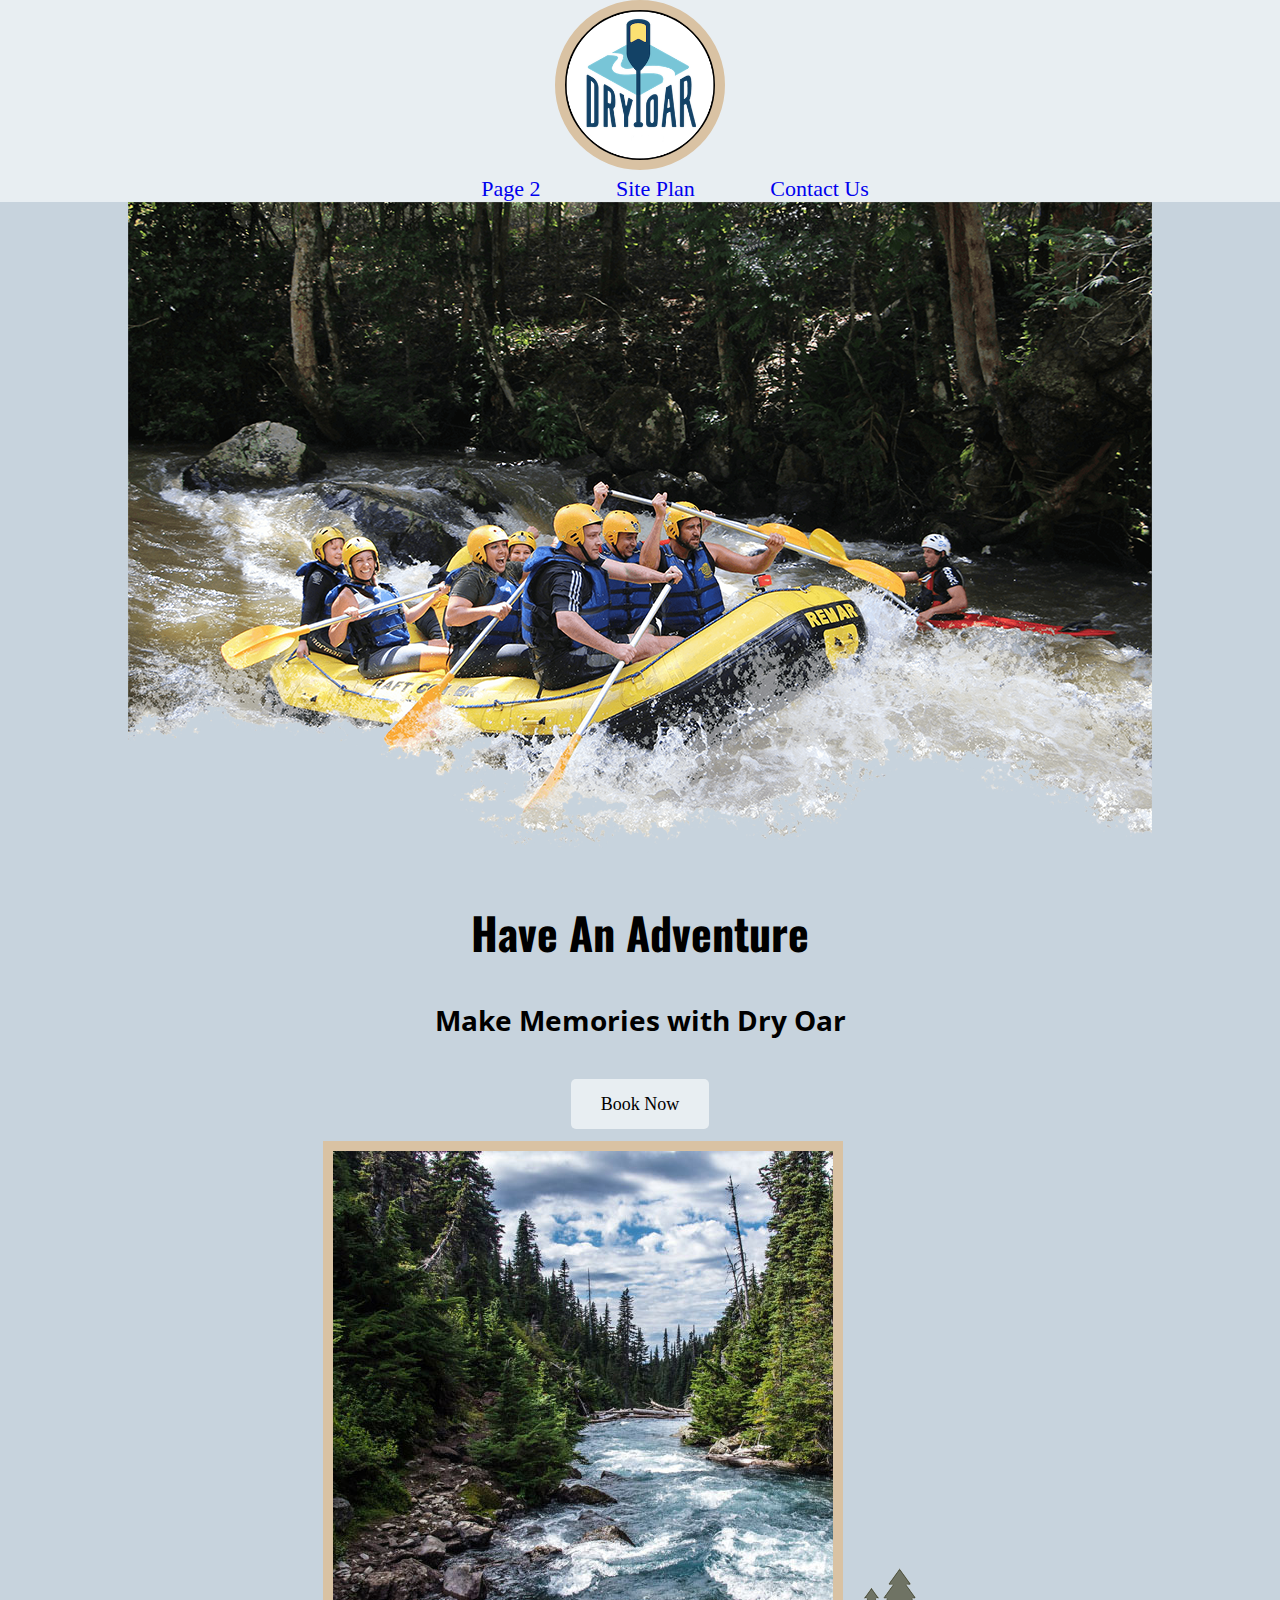
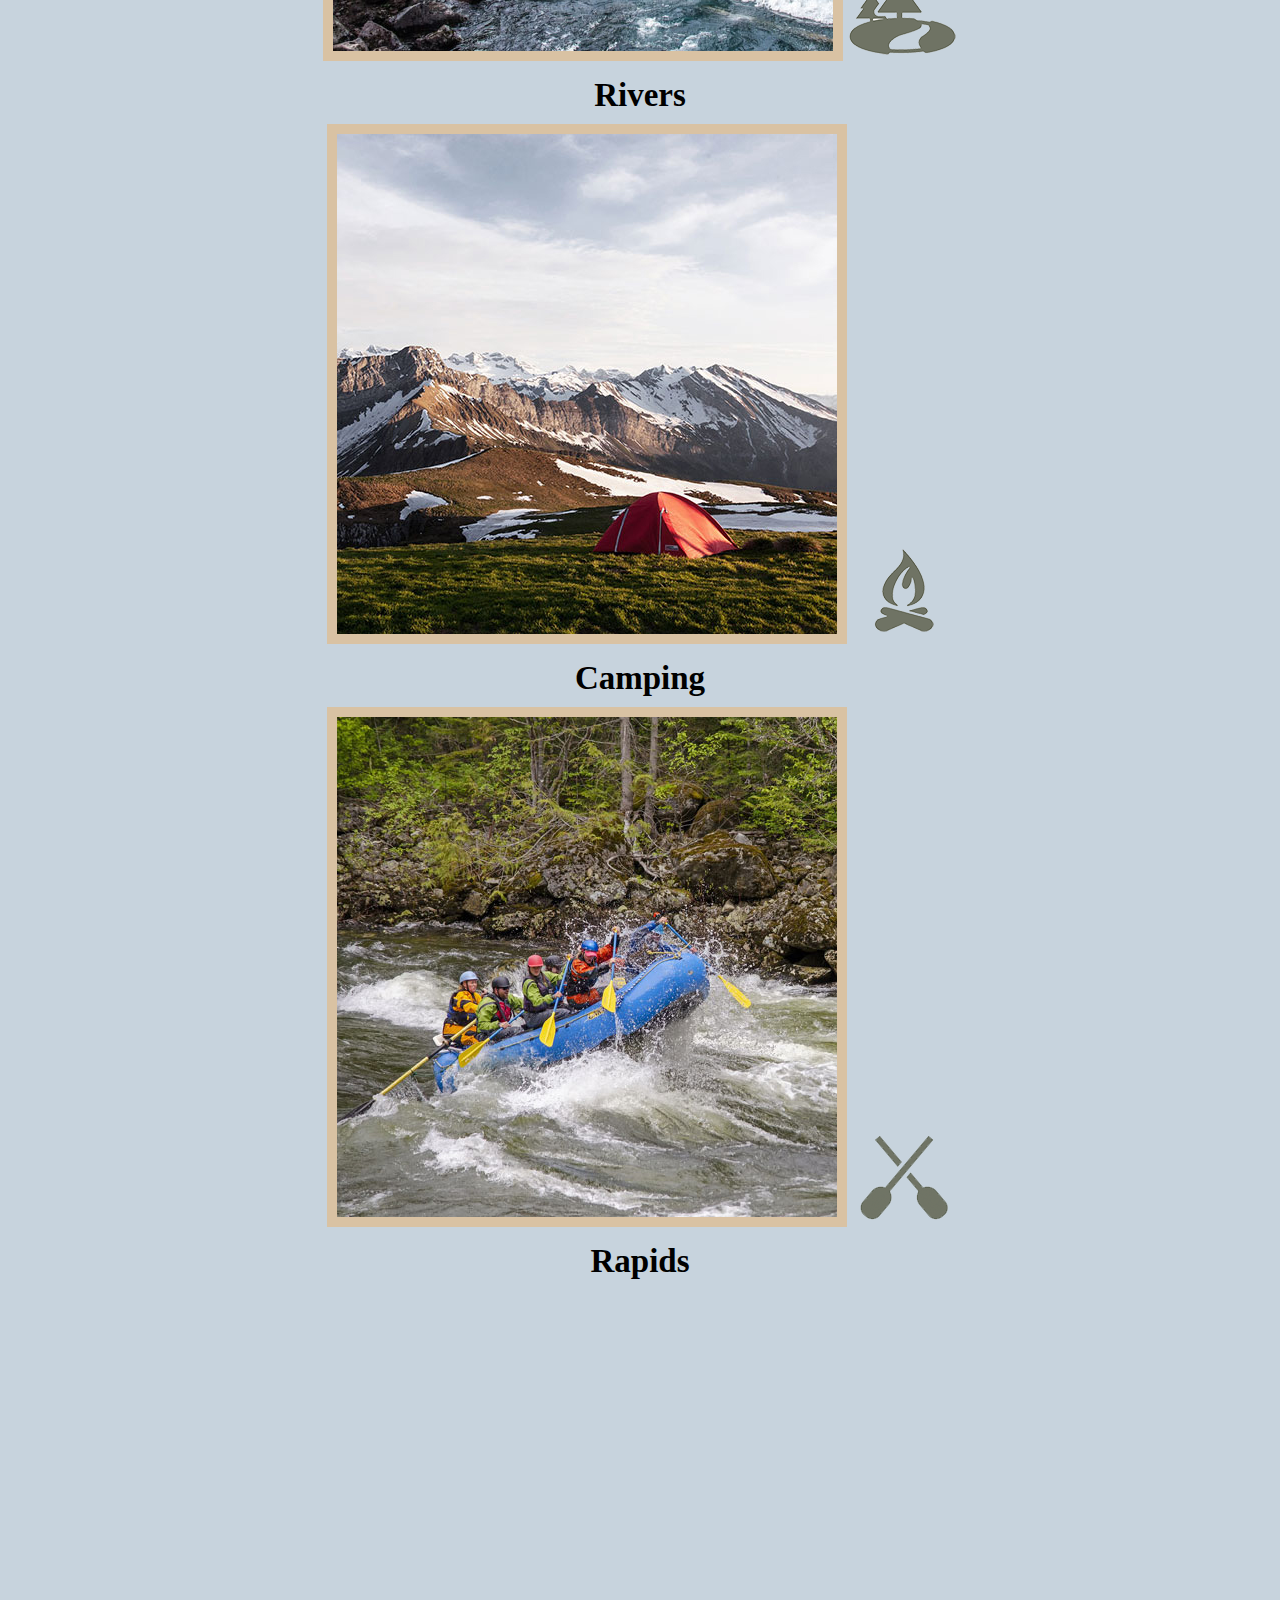
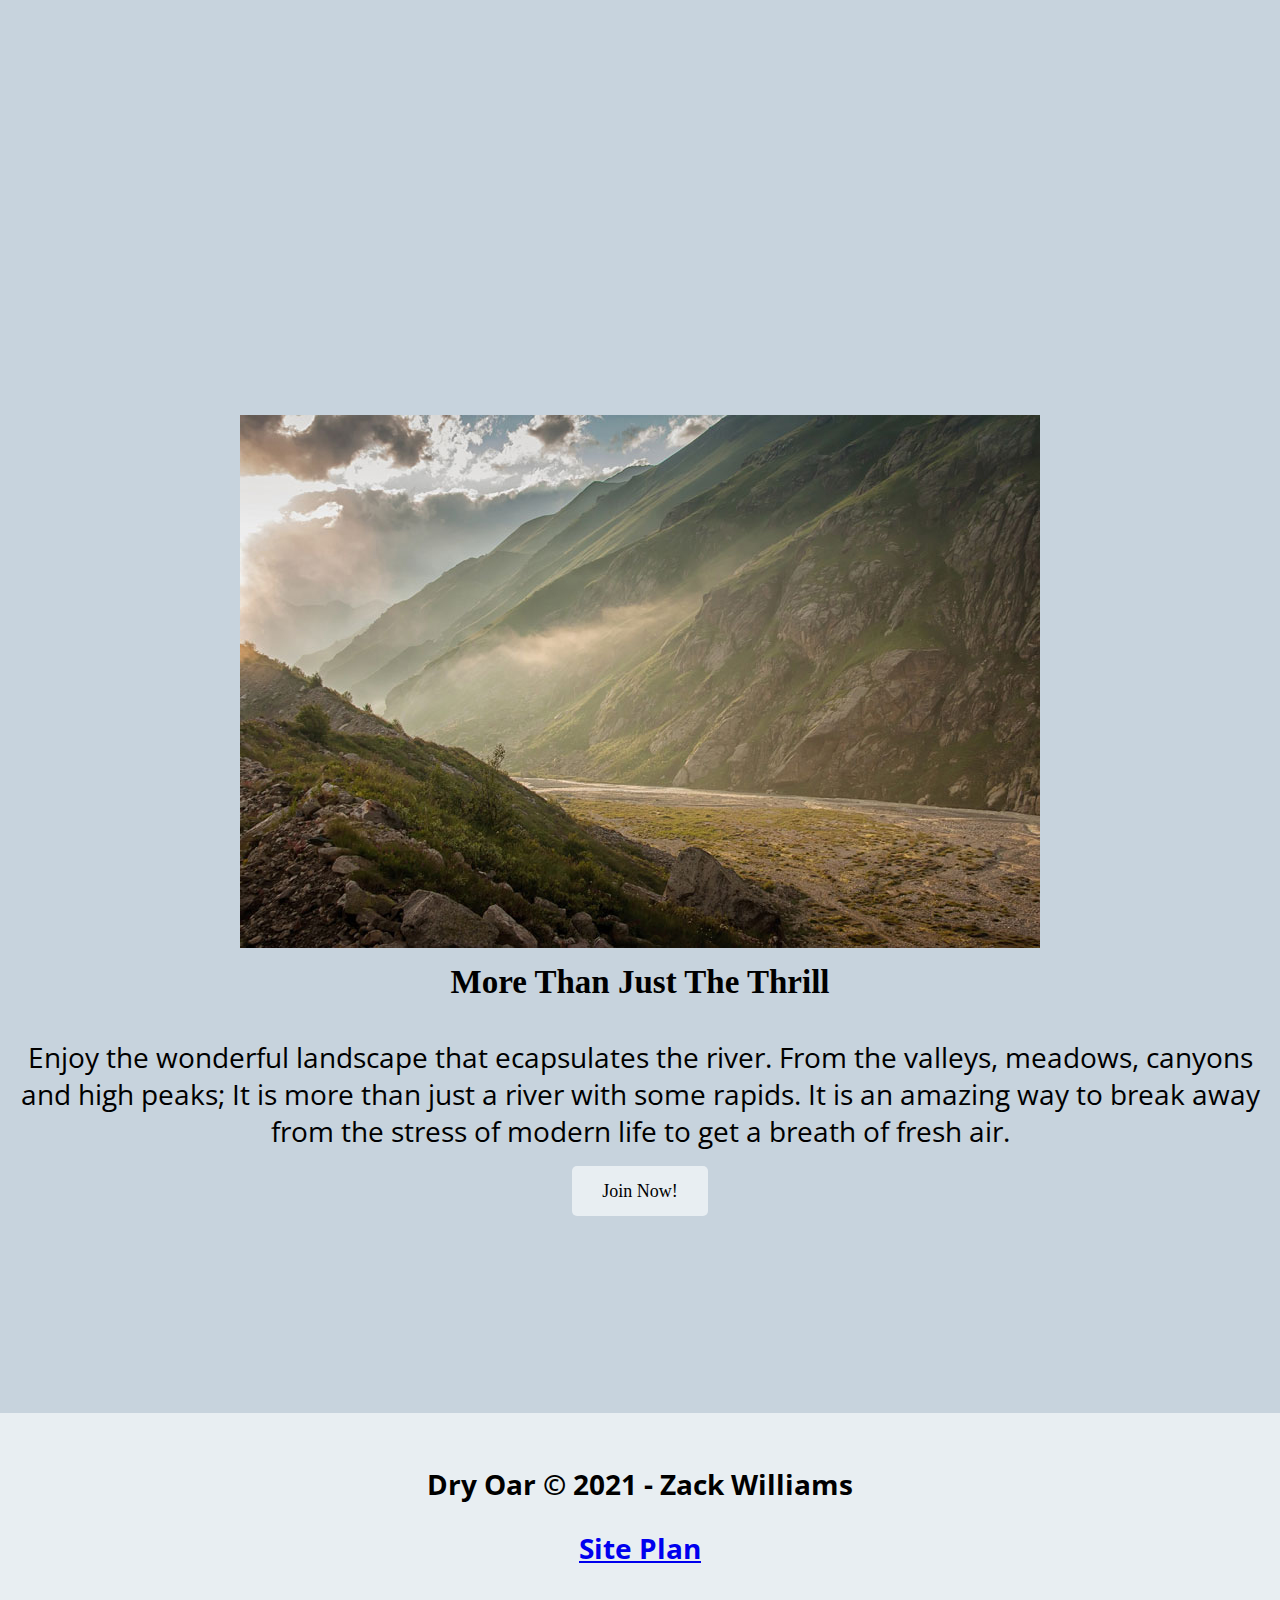
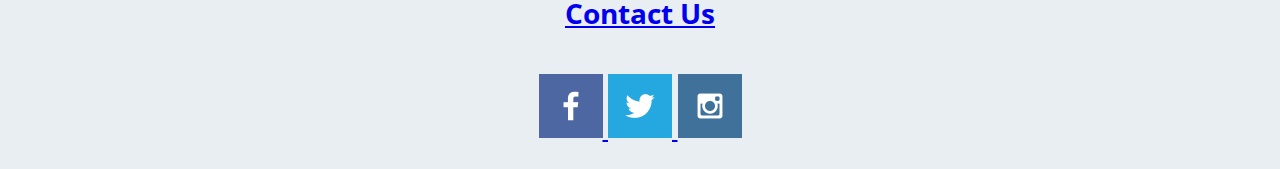
==== wwr/dry-oar/index.html @ 24ed679d "Organization" ====
<!DOCTYPE html>
<html lang="en">
<head>
    <meta charset="UTF-8">
    <meta http-equiv="X-UA-Compatible" content="IE=edge">
    <meta name="viewport" content="width=device-width, initial-scale=1.0">
    <title> Whitewater Rafting Vacations | Dry Oar Boating | Home</title>
    <link rel="stylesheet" href="styles/style-page.css">
    <link rel="preconnect" href="https://fonts.googleapis.com">
    <link rel="preconnect" href="https://fonts.gstatic.com" crossorigin>
    <link href="https://fonts.googleapis.com/css2?family=Oswald:wght@500&display=swap" rel="stylesheet">
    <link rel="preconnect" href="https://fonts.googleapis.com">
    <link rel="preconnect" href="https://fonts.gstatic.com" crossorigin>
    <link href="https://fonts.googleapis.com/css2?family=Open+Sans+Condensed:wght@300&display=swap" rel="stylesheet"> 
</head>
<body>
    <div id="content">
    <header>
        <a id="logo_link" href="index.html">
            <img class="logo" src="images/logo.png" alt="Dry Oar Logo">
        </a>
        <nav>
            <a href="index.html"></a>
            <a href="#">Page 2</a>
            <a href="site-plan-rafting.html">Site Plan</a>
            <a href="contactus.html">Contact Us</a>
        </nav>
    </header>
    <div id="hero">
    <div id="hero=box">
        <img id="hero-img" src="images/hero.png" alt="People enjoying whitewater rafting">
    </div>
    <section id="hero-msg">
        <h1 class= "home-title">Have An Adventure</h1>
        <h4>Make Memories with Dry Oar </h4>
        <div class='button-box'>
            <a class='book' href="rates.html">Book Now</a>
        </div>
    </section>
</div>
<main class="home-grid">
    <section class="rivers-card">
        <img class="card-img" src="images/rivers.jpg" alt="river in forest">
        <img class="icon" src="images/river_icon.png" alt="river icon">
        <h2>Rivers</h2>
    </section>
    <section class="camping-card">
        <img class="card-img" src="images/camping.jpg" alt="tent in mountains">
        <img class="icon" src="images/fire_icon.png" alt="fire icon">
        <h2>Camping</h2>
    </section>
    <section class="rapids-card">
        <img class="card-img" src="images/rapids.jpg" alt="rafting boat">
        <img class="icon" src="images/oars.png" alt ="oars icon">
        <h2>Rapids</h2>
    </section>
    <div id="background"></div>
    <img class="mountains" src="images/mountains.jpg" alt="Misty mountains">
    <section class="msg">
        <h2>More Than Just The Thrill</h2>
        <p> Enjoy the wonderful landscape that ecapsulates the river. From the valleys, meadows, canyons and high peaks; It is more than just a river with some rapids. It is an amazing way to break away from the stress of modern life to get a breath of fresh air.</p>
        <a class ="join" href="rivers.html">Join Now!</a>
    </section>
</main>
<footer>
    <h3>Dry Oar &copy; 2021 - Zack Williams</h3>
    <h3><a href="site-plan-rafting.html">Site Plan</a></h3>
    <h3><a href="contactus.html">Contact Us</a></h3>
    <div class="social">
        <a href="https://facebook.com">
            <img src="images/facebook.png" alt="fb icon">
        </a>
        <a href="https://twitter.com">
            <img src="images/twitter.png" alt="twitter icon">
        </a>
        <a href="https://instagram.com">
            <img src="images/instagram.png" alt="instagram icon">
        </a>
    </div>
</footer>
</div>
</body>
</html>
---- wwr/dry-oar/styles/style-page.css ----
@import url('https://fonts.googleapis.com/css2?family=Oswald:wght@500&display=swap');
 @import url('https://fonts.googleapis.com/css2?family=Open+Sans+Condensed:wght@300&display=swap');
 .logo {
    border: 10px solid #d9c2a3;
    border-radius: 150px;
    height: 150px;
    margin: 0 auto;
    background-color: black;
 }
 .home-title {
    font-family: 'Oswald', sans-serif;
    font-size: 2em;
    margin-top: 10px; 
}   
.home-grid {
    padding: 10px;
}  
.home-grid .card-img{
    border: 10px solid #d9c2a3;
}
#home-grid{
    width: 80px;
}
body {
    background-color: #C7D3dd;
    font-size: 22px;
    margin: 0;
    padding: 0;
}
h2{
    margin: 0;
    padding: 10px;
}
#content {
    max-width: 1600px;
    margin: 0 auto;
    text-align: center;
}
nav a {
    text-align: center;
    text-decoration: none;
    padding: 35px;
}
.icon {
    padding-top: 10px;
}
#hero-msg h1, h4 {
    text-align: center;
}
h4, h3, p {
    font-family: 'Open Sans Condensed', sans-serif;
    font-size: 1.25em;
}
.button-box {
    text-align: center;
    padding: 15px;
}
main section {
    text-align: center;
}
main section img {
    box-sizing: border-box;

}
#background {
    background-color: d#77B6EA;
    height: 725px;
}
header {
        background-color: #E8eef2;
    }
nav a:hover {
        background-color: black;
    }
.book, .join {
    background-color: #E8eef2;
    color: black;
    text-decoration: none;
    font-size: 18px;
    padding: 15px 30px;
    margin-top: 50px;
    border-radius: 5px;

}
.book:hover {
    background-color: black;
}

.join:hover {
    background-color: black;
}
.msg {
    background-color: c#E8eef2;
}
footer {
    background-color: #E8eef2;
    text-decoration: none;
    padding: 25px 50px;
    margin-top: 200px;
}
footer .social img {
    padding-top: 15px;
}
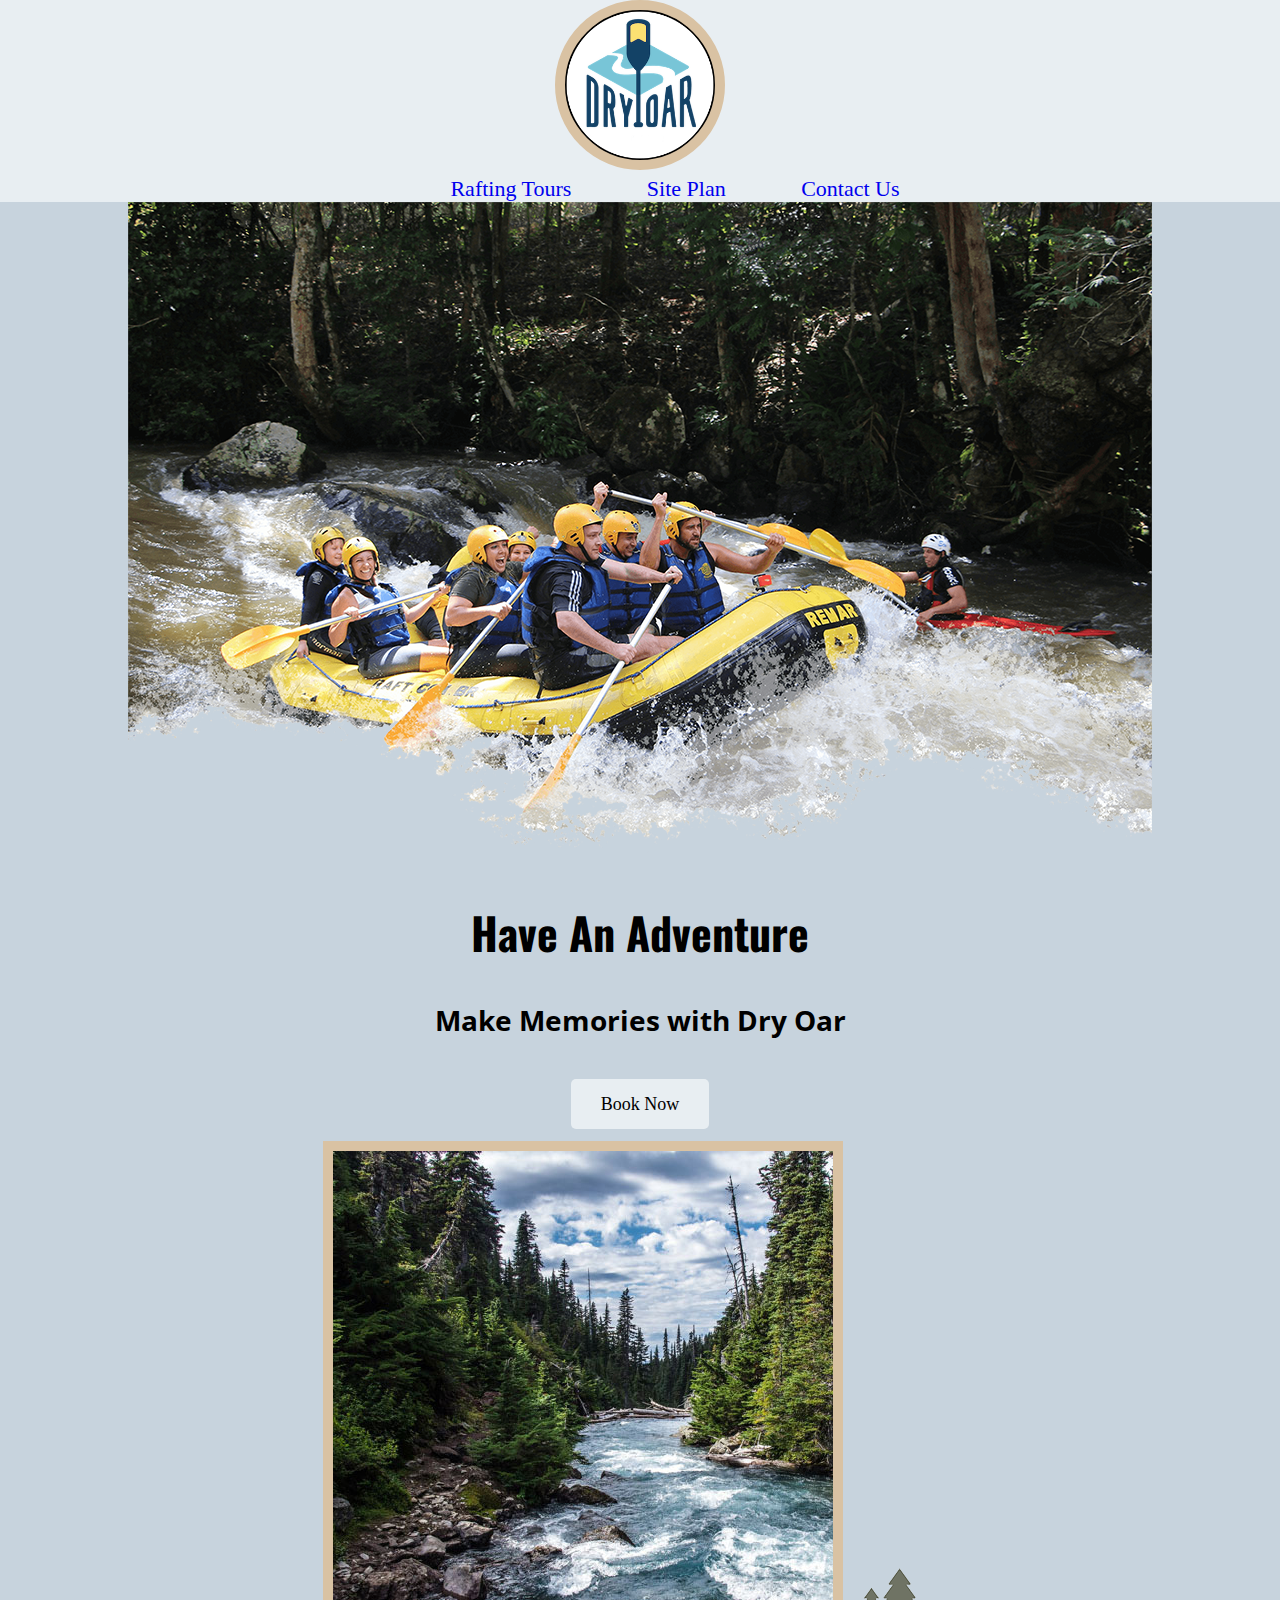
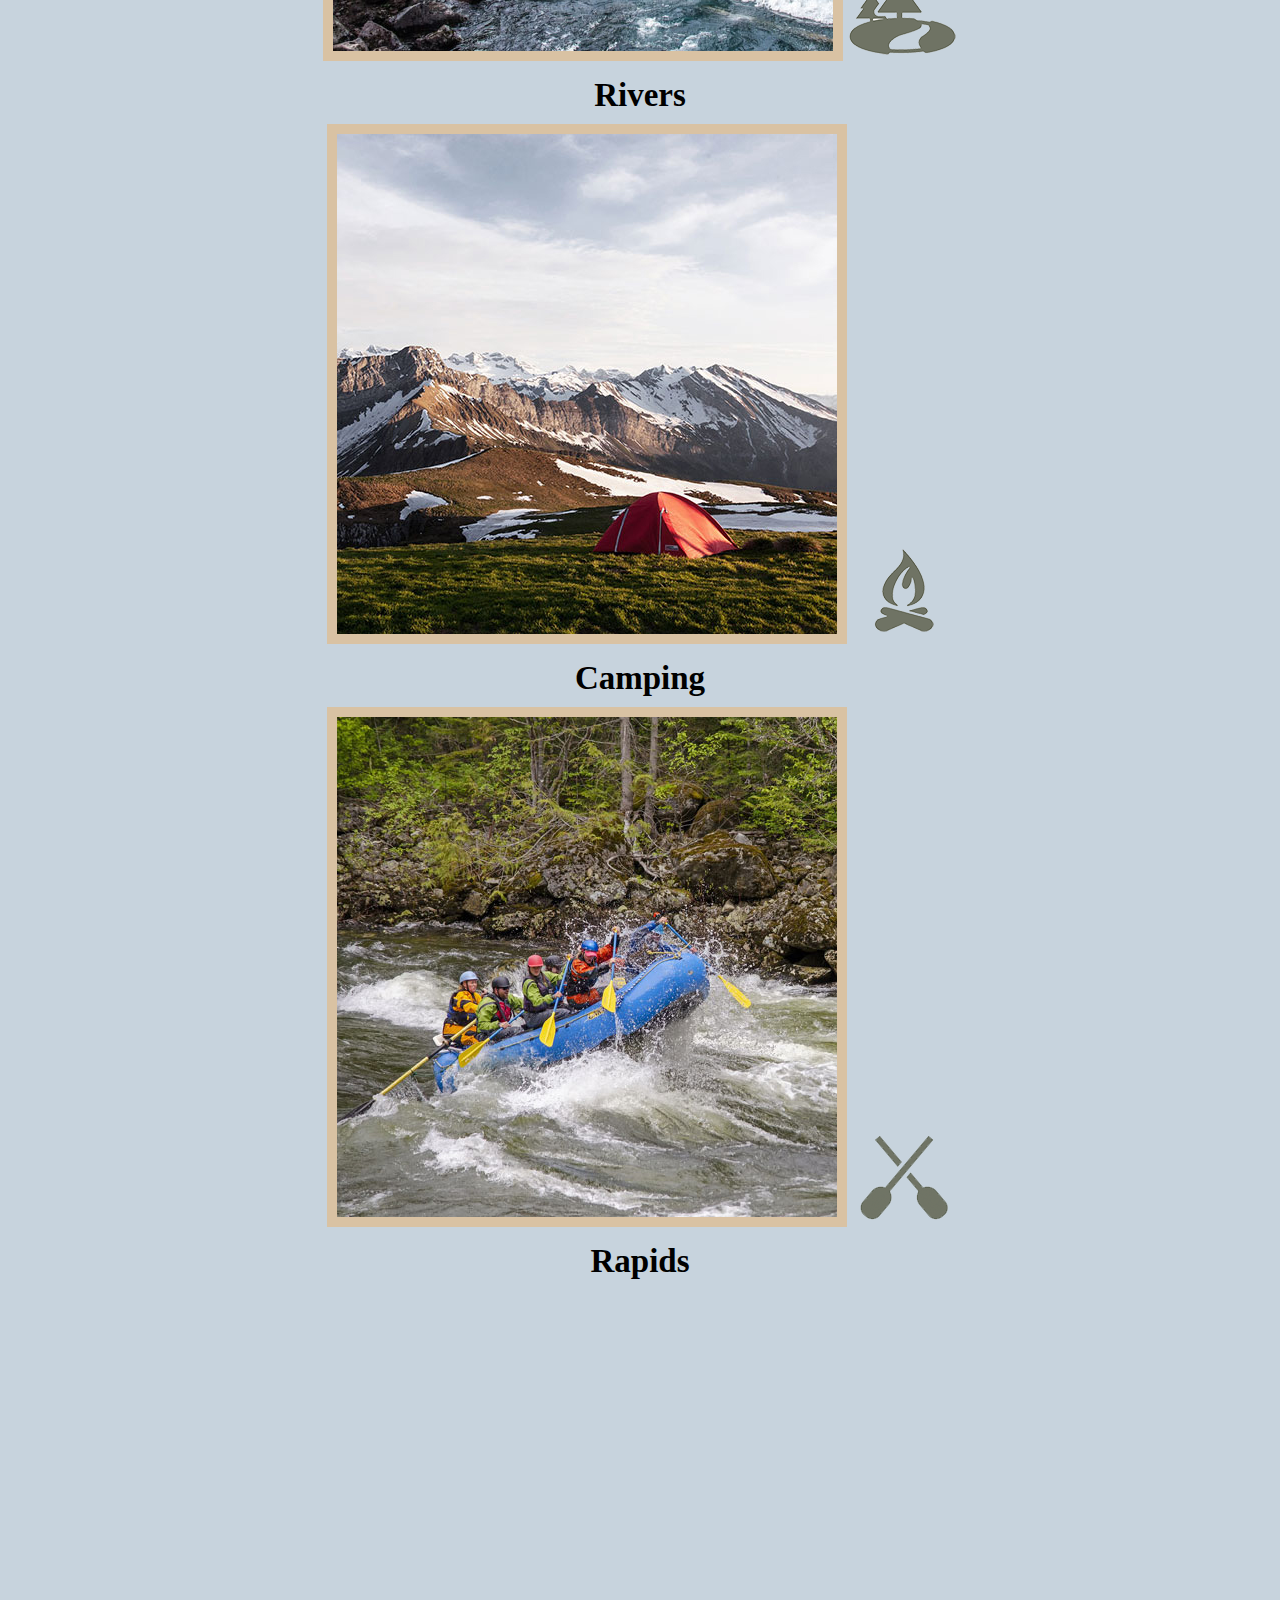
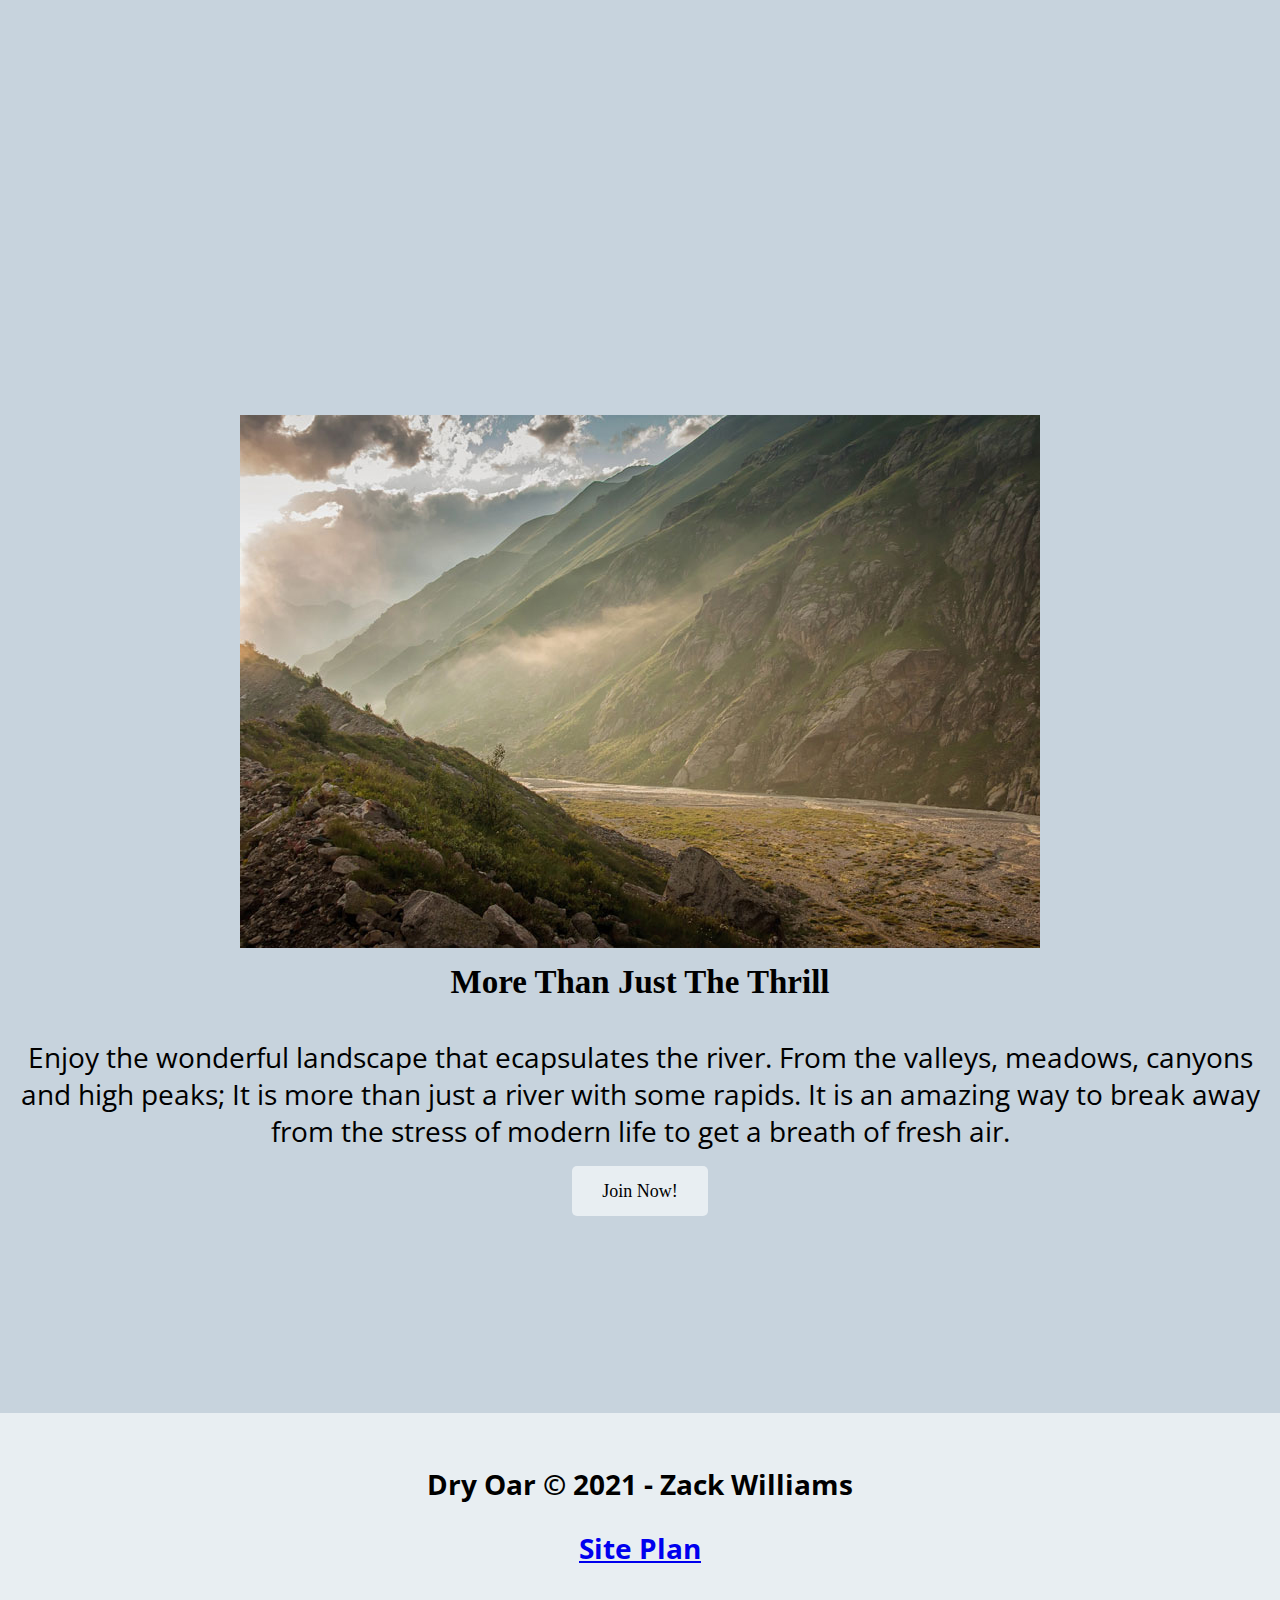
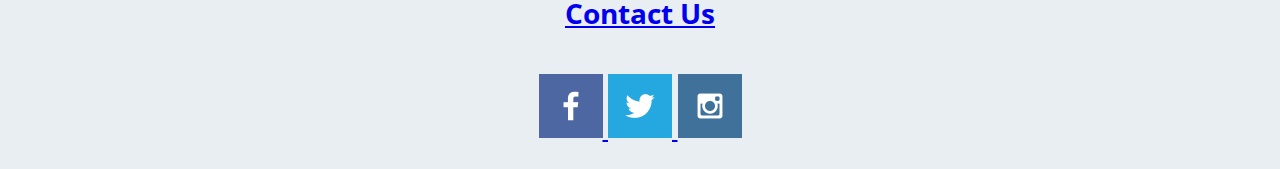
==== commit bb54a921: "Linking Main and Sub Page (Dry Oar)" ====
--- a/wwr/dry-oar/index.html
+++ b/wwr/dry-oar/index.html
@@ -21,7 +21,7 @@
         </a>
         <nav>
             <a href="index.html"></a>
-            <a href="#">Page 2</a>
+            <a href="sub-page.html">Rafting Tours</a>
             <a href="site-plan-rafting.html">Site Plan</a>
             <a href="contactus.html">Contact Us</a>
         </nav>
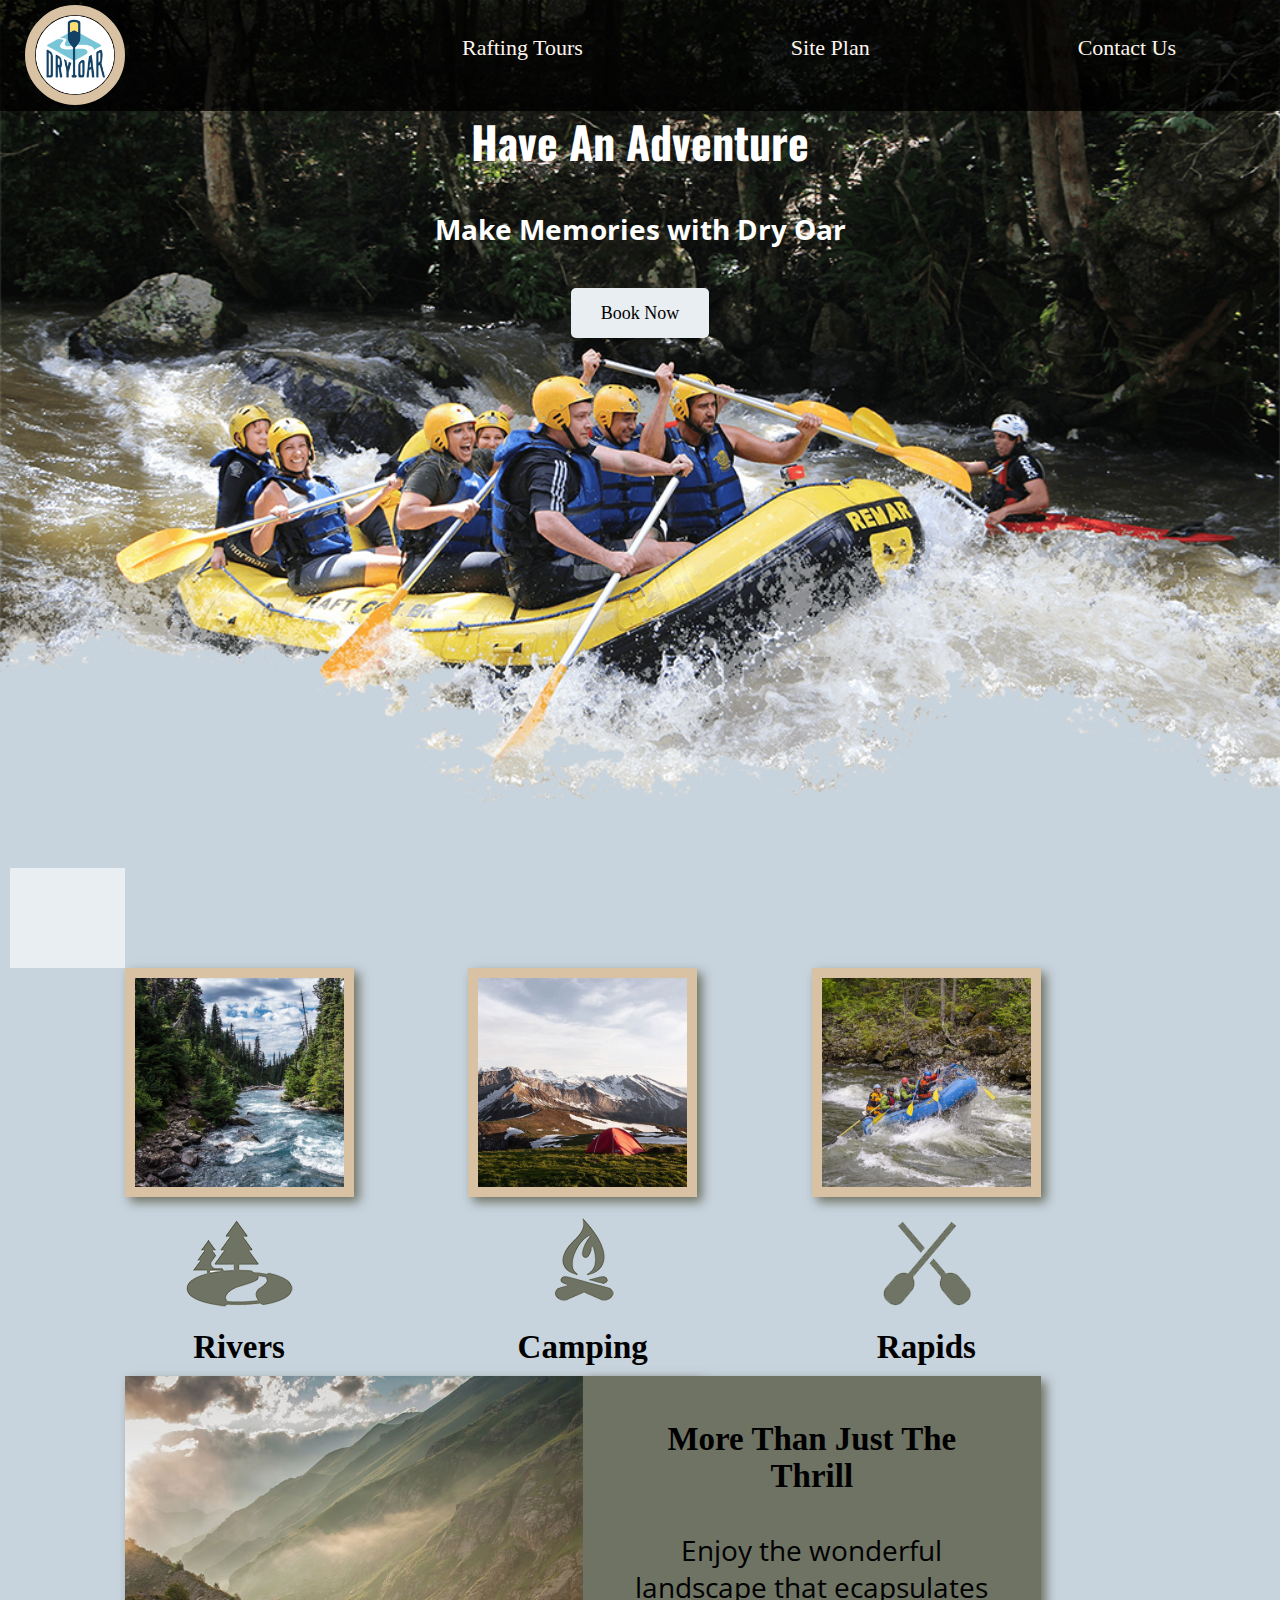
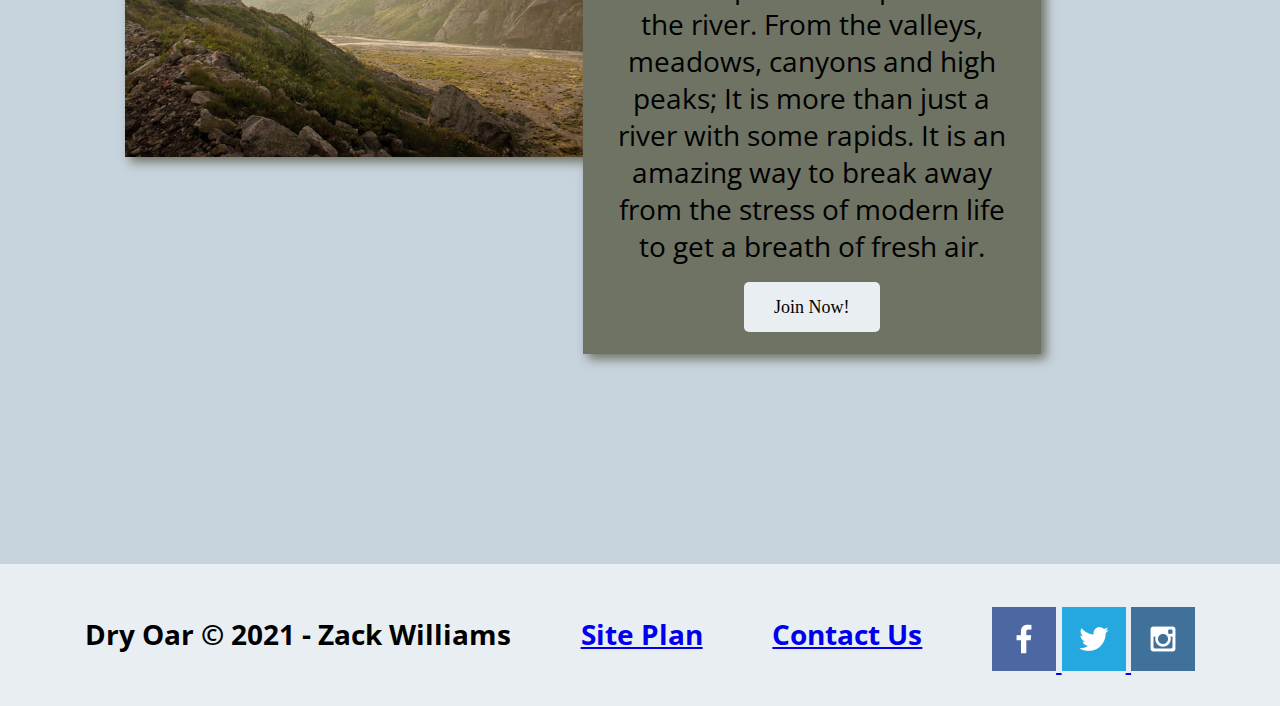
==== commit 9916b604: "Finishing Touches final" ====
--- a/wwr/dry-oar/index.html
+++ b/wwr/dry-oar/index.html
@@ -27,7 +27,7 @@
         </nav>
     </header>
     <div id="hero">
-    <div id="hero=box">
+    <div id="hero-box">
         <img id="hero-img" src="images/hero.png" alt="People enjoying whitewater rafting">
     </div>
     <section id="hero-msg">
--- a/wwr/dry-oar/styles/style-page.css
+++ b/wwr/dry-oar/styles/style-page.css
@@ -4,10 +4,15 @@
  .logo {
     border: 10px solid #d9c2a3;
     border-radius: 150px;
-    height: 150px;
+    height: 80px;
     margin: 0 auto;
     background-color: black;
  }
+ #logo_link {
+    padding-top: 5px;
+    justify-self: center;
+    align-self: center;
+}
  .home-title {
     font-family: 'Oswald', sans-serif;
     font-size: 2em;
@@ -15,6 +20,9 @@
 }   
 .home-grid {
     padding: 10px;
+    display: grid;
+    grid-template-columns: 1fr 1fr 1fr 1fr 1fr 1fr 1fr 1fr 1fr 1fr 1fr;
+    /* grid-template-rows: 1fr 3fr 1fr 1fr 1fr 1fr 3fr 1fr 1fr 1fr; */
 }  
 .home-grid .card-img{
     border: 10px solid #d9c2a3;
@@ -37,13 +45,37 @@
     margin: 0 auto;
     text-align: center;
 }
+nav {
+    display: flex;
+    justify-content: space-around;
+}
 nav a {
+    color: seashell;
     text-align: center;
     text-decoration: none;
     padding: 35px;
 }
 .icon {
     padding-top: 10px;
+}
+#hero {
+    display: grid;
+    grid-template-columns: 1fr 3fr 1fr;
+    margin-top: -112px; 
+}
+#hero-box {
+    grid-column: 1/4;
+    grid-row: 1/2;
+    z-index: -1;
+}
+#hero-img {
+width: 100%;
+}
+#hero-msg {
+    grid-column: 2/3;
+    grid-row: 1/2;
+    margin-top: 100px;
+    color: white;
 }
 #hero-msg h1, h4 {
     text-align: center;
@@ -52,6 +84,18 @@
     font-family: 'Open Sans Condensed', sans-serif;
     font-size: 1.25em;
 }
+.card-img {
+    border: 10px solid #d9c2a3;
+    transition: transform .5s;
+    box-shadow: 5px 5px 10px #6f7364;
+}
+.card-img:hover {
+    opacity: .6;
+    transform: scale(1.1);
+}
+.card-img, .mountains {
+    width: 100%;
+}
 .button-box {
     text-align: center;
     padding: 15px;
@@ -64,11 +108,15 @@
 
 }
 #background {
-    background-color: d#77B6EA;
-    height: 725px;
+    background-color: #E8eef2;
+    height: 100px;
+    grid-template-rows: 4/9;
+    grid-template-columns: 1/11;
 }
 header {
-        background-color: #E8eef2;
+        background-color: rgba(0, 0, 0, 0.8);
+        display: grid;
+        grid-template-columns: 150px auto;
     }
 nav a:hover {
         background-color: black;
@@ -81,7 +129,27 @@
     padding: 15px 30px;
     margin-top: 50px;
     border-radius: 5px;
-
+}
+.card-img {
+    border: 10px solid #d9c2a3;
+    transition: transform .5s;
+    box-shadow: 5px 5px 10px #6f7364;
+}
+.rivers-card {
+    grid-row: 2/3;
+    grid-column: 2/4;
+}
+.camping-card {
+    grid-row: 2/3;
+    grid-column: 5/7;
+}
+.rapids-card {
+    grid-row: 2/3;
+    grid-column: 8/10;
+}
+.card-img:hover {
+    opacity: .6;
+    transform: scale(1.1);
 }
 .book:hover {
     background-color: black;
@@ -90,15 +158,76 @@
 .join:hover {
     background-color: black;
 }
+
 .msg {
-    background-color: c#E8eef2;
+    background-color: #6f7364;
+    padding: 35px;
+    grid-column: 6/10;
+    grid-row: 6/7;
+    box-shadow: 5px 5px 10px #6f7364;
+    grid-row: 6/7;
+    grid-column: 6/10;
+}
+.mountains {
+    width: 100%;
+    grid-column: 2/7;
+    grid-row: 5/8;
+    box-shadow: 5px 5px 10px #6f7364;
+    grid-row: 5/8;
+    grid-column: 2/7;
 }
 footer {
     background-color: #E8eef2;
     text-decoration: none;
     padding: 25px 50px;
     margin-top: 200px;
+    padding: 25px 50px;
+    margin-top: 200px; 
+    display: flex;
+    justify-content: space-around;
+    align-items: center;
 }
 footer .social img {
     padding-top: 15px;
+}
+@media screen and (max-width: 900px) {
+    #hero, .home-grid {
+        display: block;
+        height: auto;
+    }
+    nav, footer {
+        flex-direction: column;
+    }
+    nav a {
+        display: block;
+        padding: 15px;
+    }
+    #hero {
+        margin-top: 0;
+    }
+    #hero-msg {
+        margin-top: 0;
+    }
+    #hero-msg h4 {
+        display: none;
+    }
+    .home-title {
+        font-size: 25px;
+        color: #6f7364;
+    }
+    .rivers-card, .camping-card, .rapids-card { 
+        margin: 50px auto;
+        width: 60%;
+    }
+    #background {
+        display: none;
+    }
+    .mountains, .msg {
+        width: 80%;
+        display: block;
+        margin: 0 auto;
+    }
+    footer {
+        margin-top: 25px;
+    }
 }